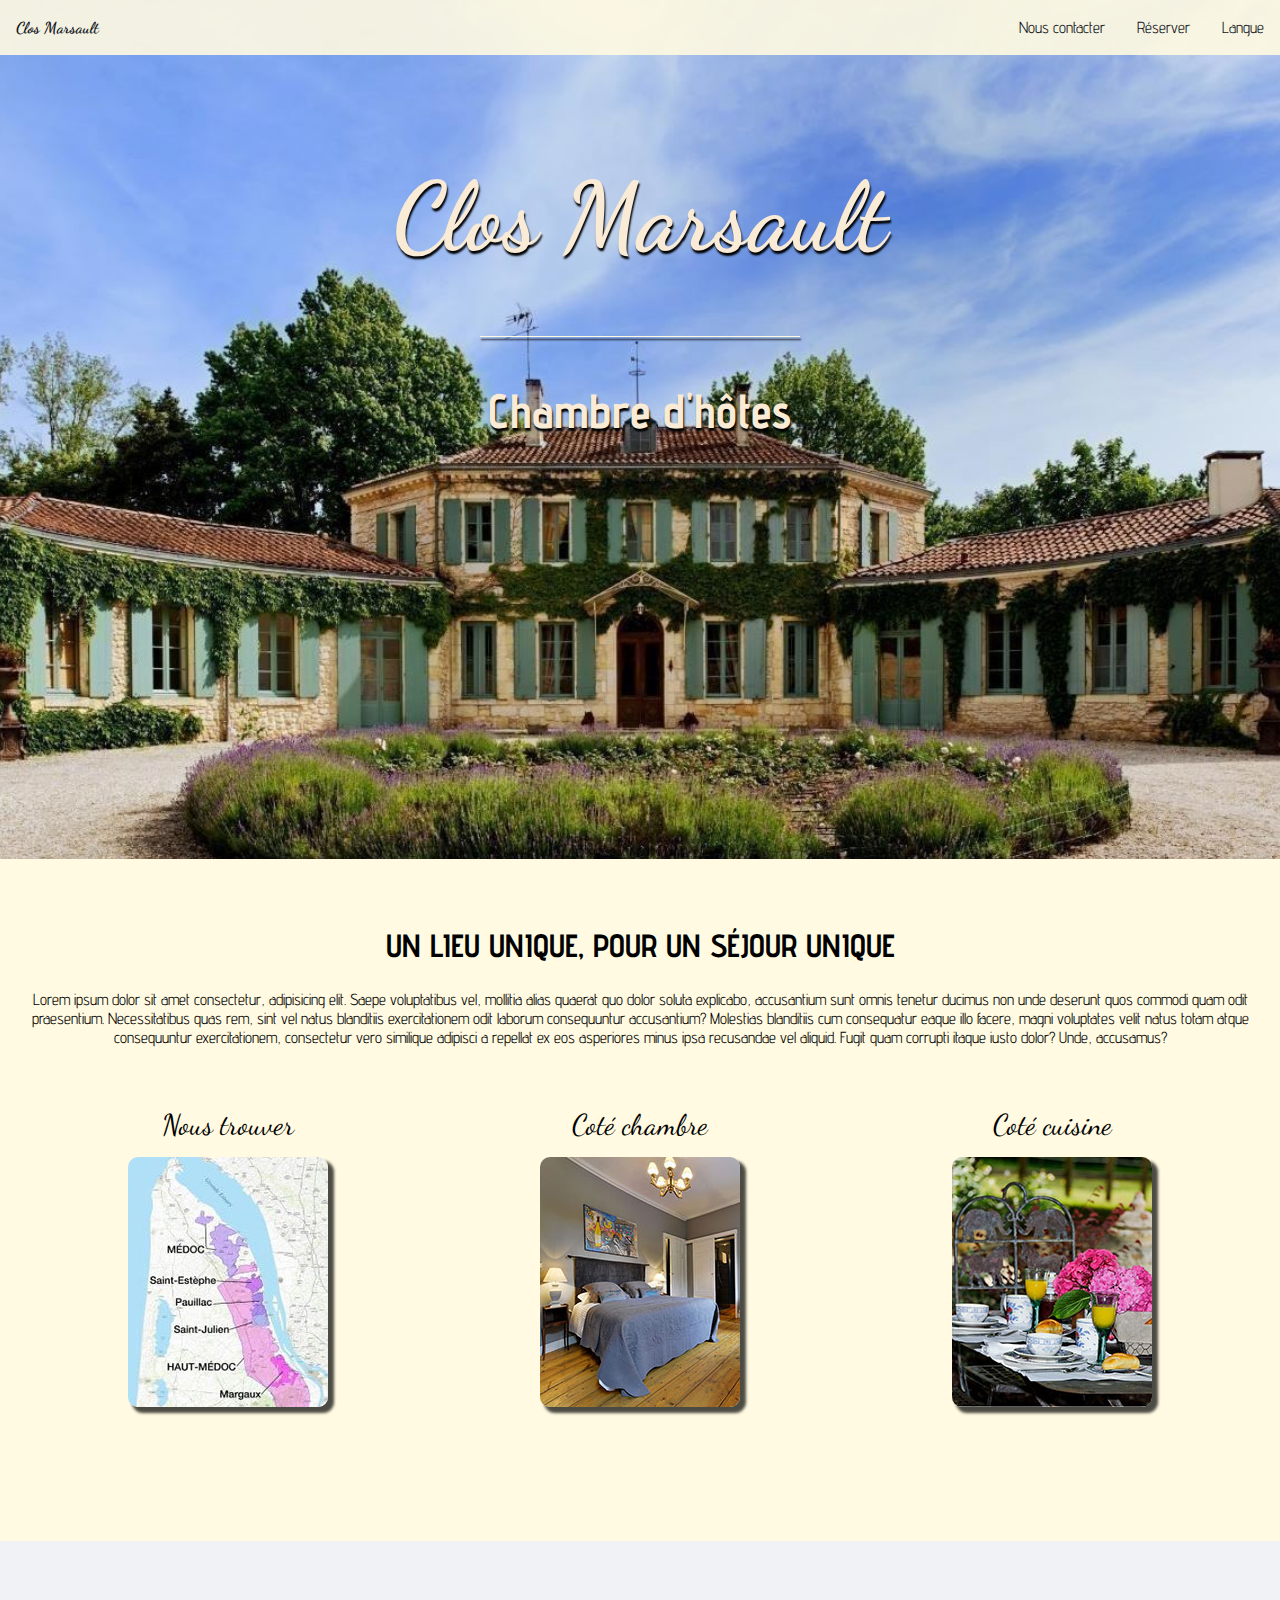
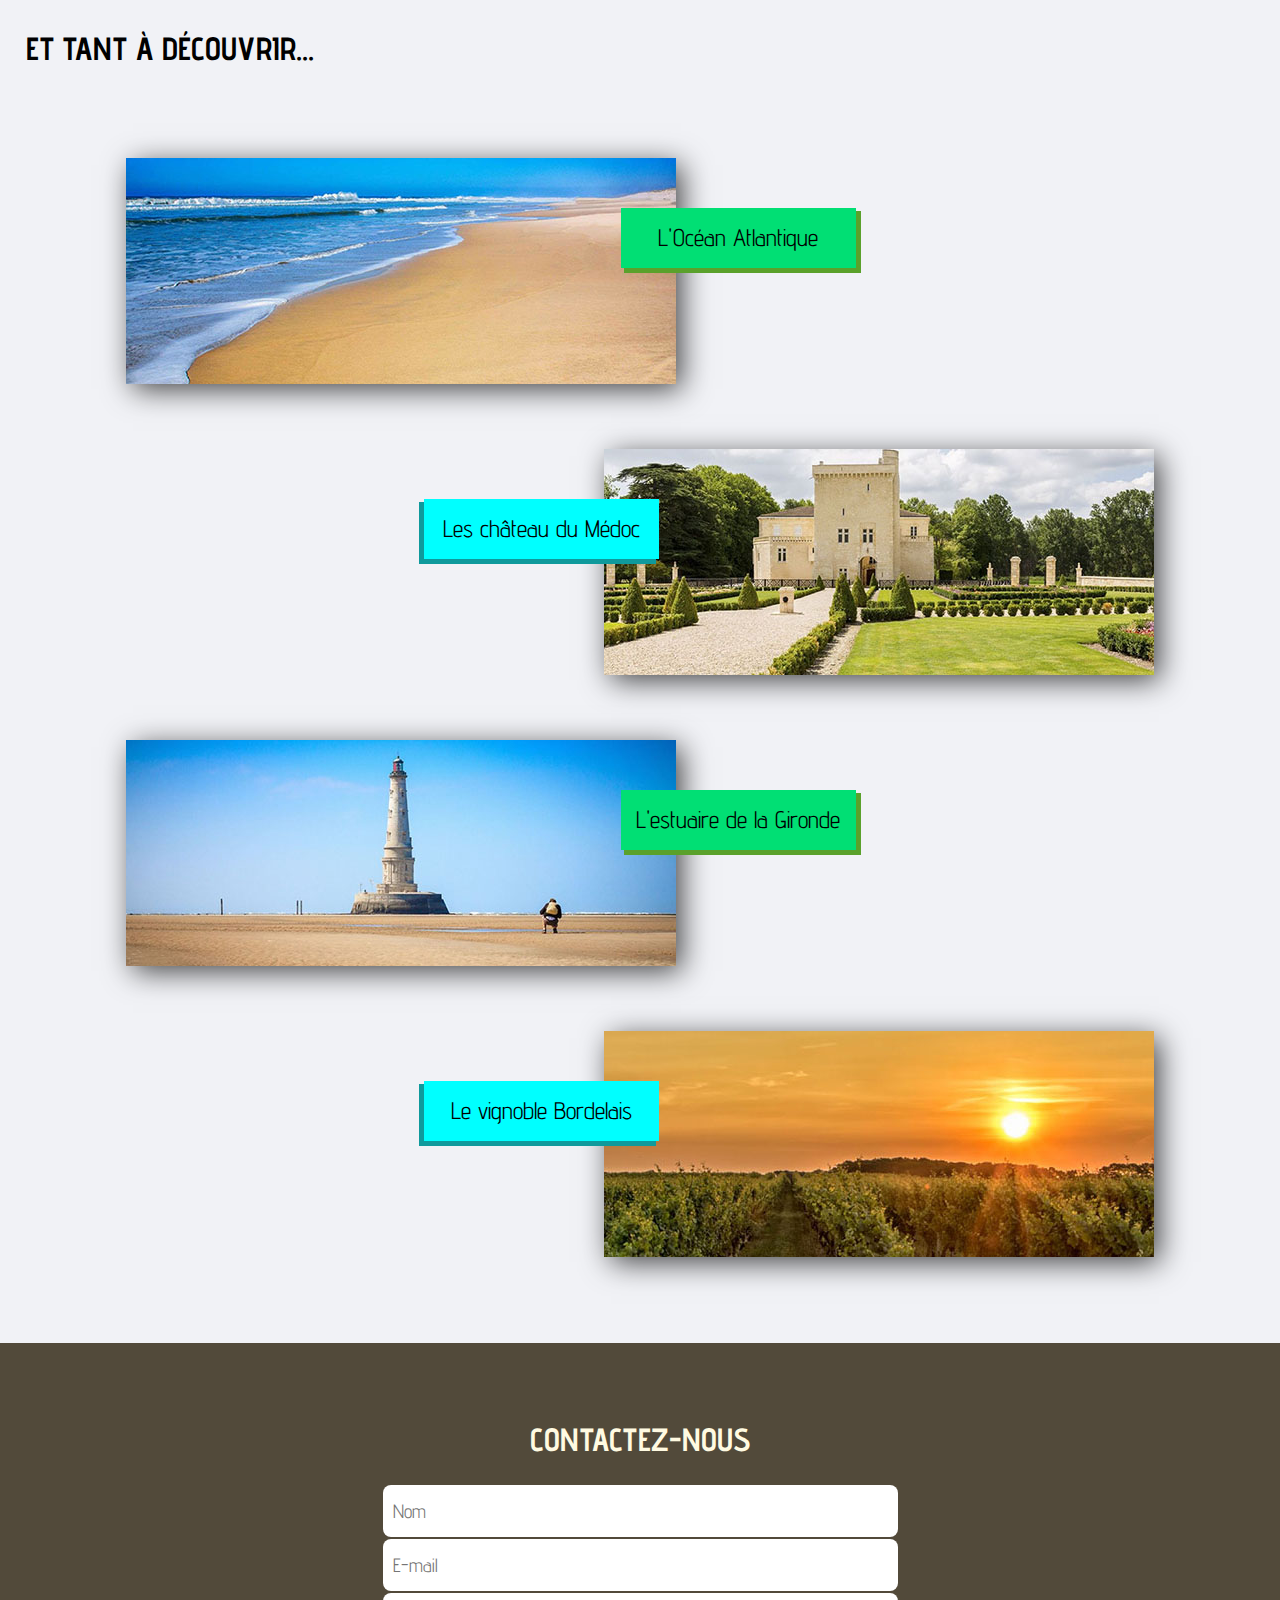
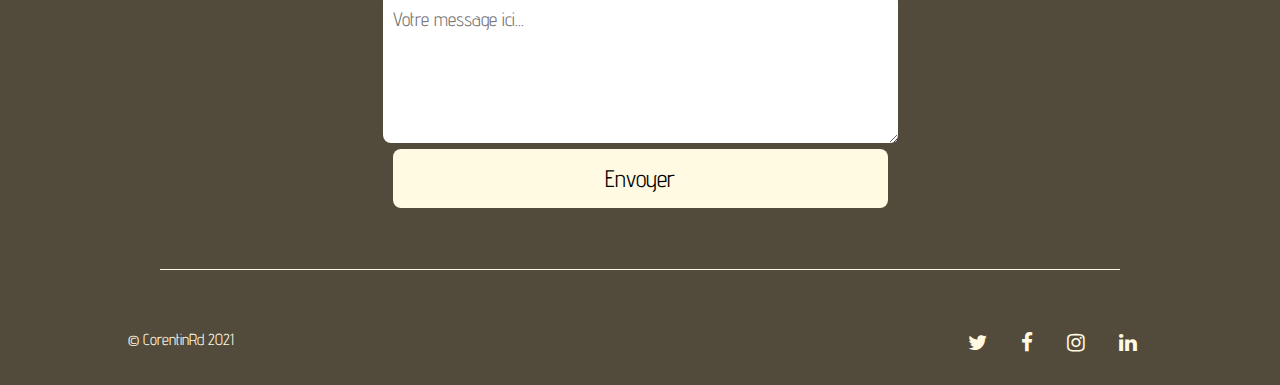
==== index.html @ 4b844214 "Add files via upload" ====
<!DOCTYPE html>
<html lang="fr">
    <head>
        <meta charset="UTF-8">
        <title>Clos Marsault</title>
        <link rel="stylesheet" href="https://cdnjs.cloudflare.com/ajax/libs/font-awesome/4.7.0/css/font-awesome.css">
        <link rel="stylesheet" href="style.css">
    </head>
    <body>
        <header>
            <nav>
                <ul>
                    <li id="logo"><a href="#">Clos Marsault</a></li>
                    <li><a href="#langue">Langue</a></li>
                    <li><a href="#réserver">Réserver</a></li>
                    <li><a href="#contact">Nous contacter</a></li>
                </ul>
            </nav>
            <div id="imagePrincipale">
                <h1>Clos Marsault</h1>
                <div id="premierTrait"></div>
                <h3>Chambre d'hôtes</h3>
            </div>
        </header>
        <section id="presentation">
            <div id="textIntro">
               <h2>Un lieu unique, pour un séjour unique</h2>
               <p>Lorem ipsum dolor sit amet consectetur, adipisicing elit. Saepe voluptatibus vel, mollitia alias quaerat quo dolor soluta explicabo, accusantium sunt omnis tenetur ducimus non unde deserunt quos commodi quam odit praesentium. Necessitatibus quas rem, sint vel natus blanditiis exercitationem odit laborum consequuntur accusantium? Molestias blanditiis cum consequatur eaque illo facere, magni voluptates velit natus totam atque consequuntur exercitationem, consectetur vero similique adipisci a repellat ex eos asperiores minus ipsa recusandae vel aliquid. Fugit quam corrupti itaque iusto dolor? Unde, accusamus?</p>
            </div>
            <div id="prestations">
              <div class="imagesPrestations">
              <h4>Nous trouver</h4>
              <a href="#"><img src="media/carte.JPG" alt="carte"></a>
              </div>
              <div class="imagesPrestations">
              <h4>Coté chambre</h4>
              <a href="#"><img src="media/chambre.JPG" alt="chambre"></a>
              </div>
              <div class="imagesPrestations">
              <h4>Coté cuisine</h4>
              <a href="#"><img src="media/repas.JPG" alt="repas"></a>
              </div>
            </div>
        </section>
        <section id="tourisme">
          <h2>Et tant à découvrir...</h2>
          <ul>
            <li id="ocean"><p>L'Océan Atlantique</p></li>
            <li id="chateau"><p>Les château du Médoc</p></li>
            <li id="phare"><p>L'estuaire de la Gironde</p></li>
            <li id="vignoble"><p>Le vignoble Bordelais</p></li>
          </ul>
        </section>
        <footer>
          <h2 id="contact">Contactez-nous</h2>
          <form>
            <input placeholder="Nom">
            <input placeholder="E-mail">
            <textarea placeholder="Votre message ici..."></textarea>
            <button>Envoyer</button>
          </form>
          <div id="deuxiemeTrait"></div>
          <div id="copyrightEtIcons">
            <div id="copyright">
            <span>© CorentinRd 2021</span>
        </div>
          <div id="icons">
            <a href="http://www.twitter.fr"><i class="fa fa-twitter"></i></a>
            <a href="http://wwww.facebook.fr"><i class="fa fa-facebook"></i></a>
            <a href="http://www.instagram.fr"><i class="fa fa-instagram"></i></a>
            <a href="http://www.linkendin.fr"><i class="fa fa-linkedin"></i></a>
          </div>
        </footer>
    </body>
</html>
---- style.css ----
@import url('https://fonts.googleapis.com/css2?family=Advent+Pro:wght@100&family=Dancing+Script&display=swap');

html {
  scroll-behavior: smooth;
}
body {
    font-family: 'Advent Pro', sans-serif;
    padding: 0;
    margin: 0;
}
ul {
  margin: 0;
  padding: 0;
}
li {
  list-style-type: none;
}
h2 {
  text-transform: uppercase;
  text align: center;
  padding-top: 30px;
  font-size: 2em;
}
a {
  text-decoration: none;
  color: black;
}
/* *************** NAVBAR ************** */
nav {
  overflow: hidden;
  background-color: #fffae1;
  position: fixed;
  width: 100%;
  opacity: 0.9;
}
header li {
  float: right;
  font-size: 1.2 em;
}
header li a {
  text-decoration: none;
  display: block;
  text-align: center;
  padding: 18px 16px;
}
#logo {
  font-family: 'Dancing Script', cursive;
  font-weight: bold;
  float: left;
}
/****************** IMAGE PRINCIPALE ********************/
#imagePrincipale {
  padding-top: 60px;
  background: url(media/image-principale.JPG) no-repeat fixed 50% 50%;
  background-size: cover;
  height: 799px;
}
h1 {
  font-family: 'Dancing Script', cursive;
  text-align: center;
  color:antiquewhite;
  font-size: 6em;
  margin-top: 100px;
  text-shadow: 1px 3px 2px black;
}
#premierTrait {
  height: 1px;
  width: 25%;
  margin: -3px auto;
  background-color: #fffae1;
  box-shadow: 1px 3px 2px black;
}
h3 {
  text-align: center;
  color: antiquewhite;
  font-size: 3em;
  text-shadow: 1px 3px 2px black;
}
/*************************** PRESENTATION ********************/
#presentation {
  background-color: #fffae1;
  padding: 10px 0px 100px 0px;
}
#textIntro {
  padding: Opx 20%;
  text-align: center;
}
#prestations {
  display: flex;
  flex-wrap: wrap;
  justify-content: space-between;
  padding: 30px 10%;
}
.imagesPrestations h4 {
  font-family: 'Dancing Script';
  text-align: center;
  font-size: 1.8em;
  margin: 15px;
  font-weight: 300;
}
.imagesPrestations img {
  border-radius: 10px;
  box-shadow: 5px 5px 3px 1px rgba(0,0,0,0.7);
}
.imagesPrestations img:hover {
  opacity: 0.5;
  transform: scale(1.05);
  transition: 0.6s ease-in-out;
}
/************************* Tourisme **********************/
#tourisme {
  height: 1400px;
  background-color: #f1f2f6;
  padding: 1px 2%;
}
#tourisme h2 {
  padding-top: 60px;
}
#ocean {
  background: url(media/ocean.jpg);
}
#chateau {
  background: url(media/chateau.JPG);
}
#phare {
  background: url(media/phare.JPG);
}
#vignoble {
  background: url(media/vignes.jpg);
}
#tourisme li {
  margin: 65px 100px 0 100px;
  height: 226px;
  width: 55%;
  max-width: 550px;
  float: left;
  box-shadow: 6px 6px 28px -1px rgba(0,0,0,0.75);
}
#tourisme p {
  height: 45px;
  width: 235px;
  background-color: #01DF74;
  float: right;
  margin: 50px -180px 0 0;
  font-size: 1.5em;
  text-align: center;
  padding-top: 15px;
  box-shadow: 4px 4px 0 1px rgba(90,161,43,1);
}
#tourisme #chateau, #tourisme #vignoble {
  float: right;
}
#chateau p, #vignoble p {
  float: left;
  background-color: cyan;
  margin-left: -180px;
  box-shadow: -4px 4px 0 1px rgba(15,154,156,1);
}
/********************* FOOTER ***************/
  footer {
    background-color: #524A3A;
    color: #FFFAE1;
    padding: 20px 0 10px 0;
    text-align: center;
  }
  form {
    margin: 0 auto;
    max-width: 900px;
  }
  input, textarea, button {
    border: none;
    width: 55%;
    padding: 15px 10px;
    margin: 1px 0;
    font-size: 1.2em;
    font-family: 'Advent Pro', sans serif;
    border-radius: 8px;
  }
  textarea {
    height: 120px;
  }
  button {
    font-size: 1.5em;
    background-color: #FFFAE1;
  }
  button:hover {
    background-color: #e55039;
    color: #FFFAE1;
    cursor: pointer;
    transition: 0.3s ease-in-out;
  }
  #deuxiemeTrait {
      height: 1px;
      width: 75%;
      background-color: #FFFAE1;
      margin: 60px auto;
  }
  #copyrightEtIcons {
      display: flex;
      margin-bottom: 20px;
      padding: 0 10%;
  }
  #copyright {
      width: 50%;
      text-align: left;
      color: #FFFAE1;
  }
  #icons {
    width: 50%;
    text-align: right;
  }
  #icons a {
    display: inline-block;
    margin: 0 15px;
    font-size: 1.3em;
    color: #FFFAE1;
  }
  #icons a:hover {
    transform: scale(1.5);
    transition: 0.1s;
  }
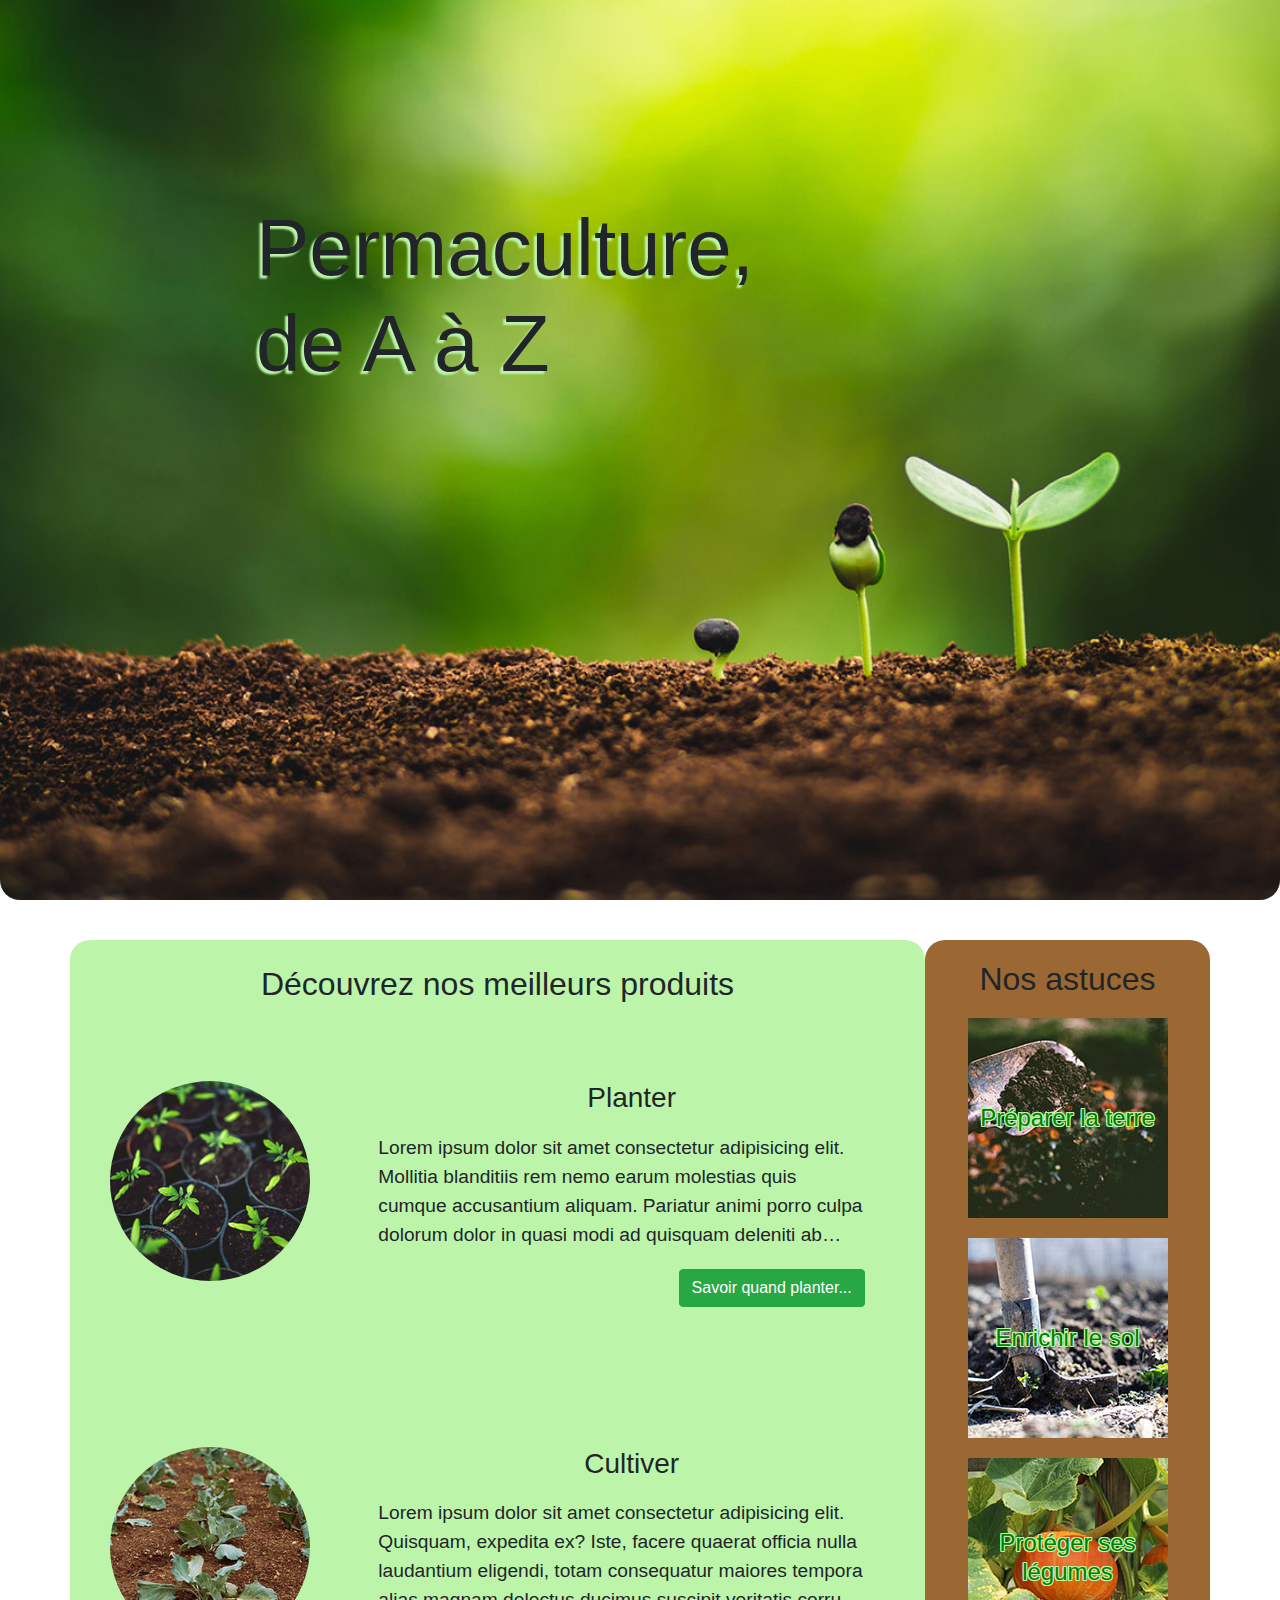
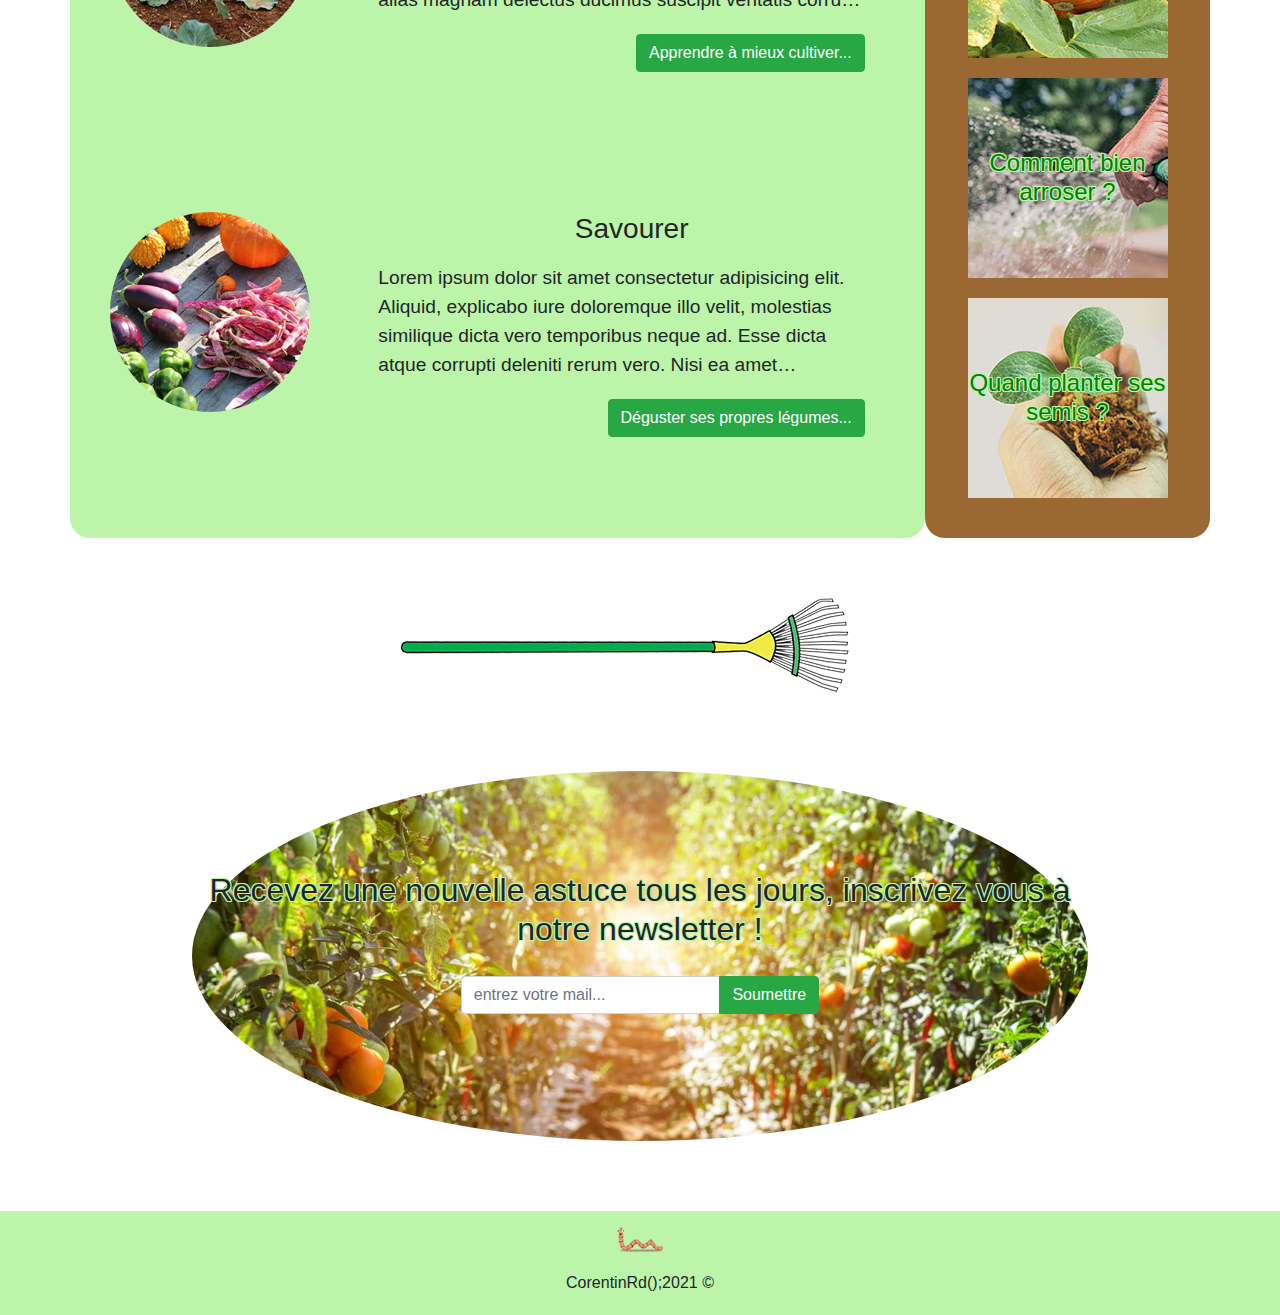
==== commit 27c92bf0: "Add files via upload" ====
--- a/index.html
+++ b/index.html
@@ -1,75 +1,168 @@
 <!DOCTYPE html>
 <html lang="fr">
-    <head>
-        <meta charset="UTF-8">
-        <title>Clos Marsault</title>
-        <link rel="stylesheet" href="https://cdnjs.cloudflare.com/ajax/libs/font-awesome/4.7.0/css/font-awesome.css">
-        <link rel="stylesheet" href="style.css">
-    </head>
-    <body>
-        <header>
-            <nav>
-                <ul>
-                    <li id="logo"><a href="#">Clos Marsault</a></li>
-                    <li><a href="#langue">Langue</a></li>
-                    <li><a href="#réserver">Réserver</a></li>
-                    <li><a href="#contact">Nous contacter</a></li>
-                </ul>
-            </nav>
-            <div id="imagePrincipale">
-                <h1>Clos Marsault</h1>
-                <div id="premierTrait"></div>
-                <h3>Chambre d'hôtes</h3>
-            </div>
-        </header>
-        <section id="presentation">
-            <div id="textIntro">
-               <h2>Un lieu unique, pour un séjour unique</h2>
-               <p>Lorem ipsum dolor sit amet consectetur, adipisicing elit. Saepe voluptatibus vel, mollitia alias quaerat quo dolor soluta explicabo, accusantium sunt omnis tenetur ducimus non unde deserunt quos commodi quam odit praesentium. Necessitatibus quas rem, sint vel natus blanditiis exercitationem odit laborum consequuntur accusantium? Molestias blanditiis cum consequatur eaque illo facere, magni voluptates velit natus totam atque consequuntur exercitationem, consectetur vero similique adipisci a repellat ex eos asperiores minus ipsa recusandae vel aliquid. Fugit quam corrupti itaque iusto dolor? Unde, accusamus?</p>
-            </div>
-            <div id="prestations">
-              <div class="imagesPrestations">
-              <h4>Nous trouver</h4>
-              <a href="#"><img src="media/carte.JPG" alt="carte"></a>
+  <head>
+    <meta charset="UTF-8" />
+    <meta http-equiv="X-UA-Compatible" content="IE=edge" />
+    <meta name="viewport" content="width=device-width, initial-scale=1.0" />
+
+    <title>Permaculture, de A à Z</title>
+
+    <link rel="stylesheet" href="./style.css" />
+    <link rel="stylesheet" href="./bootstrap.css" />
+  </head>
+
+  <body>
+    <header>
+			<nav class="navbar navbar-expand-sm bg-success fixed-top">
+				<div class="collapse navbar-collapse">
+					<a href="#" class="nav-item"><img src="./media/logo.png" alt=""></a>
+					<a href="blog.html" class="nav-item nav-link">blog</a>
+					<a href="boutique.html" class="nav-item nav-link">Boutique</a>
+					<a href="contact.html" class="nav-item nav-link">Contact</a>
+				</div>
+			</nav>
+      <h1>Permaculture, <br />de A à Z</h1>
+    </header>
+    <main>
+      <div class="container">
+        <div class="row">
+          <div class="col-lg-9" id="leftPart">
+            <h2>Découvrez nos meilleurs produits</h2>
+
+            <div class="container">
+              <div class="row elements">
+                <div class="col-sm-4">
+                  <img src="./media/planter.jpg" alt="planter" />
+                </div>
+                <div class="col-sm-8">
+                  <h3>Planter</h3>
+                  <p>
+                    Lorem ipsum dolor sit amet consectetur adipisicing elit.
+                    Mollitia blanditiis rem nemo earum molestias quis cumque
+                    accusantium aliquam. Pariatur animi porro culpa dolorum
+                    dolor in quasi modi ad quisquam deleniti ab incidunt magnam
+                    sit, eius quidem vel cum doloribus. Quam.
+                  </p>
+                  <div class="button">
+                    <button class="btn btn-success">
+                      Savoir quand planter...
+                    </button>
+                  </div>
+                </div>
               </div>
-              <div class="imagesPrestations">
-              <h4>Coté chambre</h4>
-              <a href="#"><img src="media/chambre.JPG" alt="chambre"></a>
+
+              <div class="row elements">
+                <div class="col-sm-4">
+                  <img src="./media/cultiver.jpg" alt="cultiver" />
+                </div>
+                <div class="col-sm-8">
+                  <h3>Cultiver</h3>
+                  <p>
+                    Lorem ipsum dolor sit amet consectetur adipisicing elit.
+                    Quisquam, expedita ex? Iste, facere quaerat officia nulla
+                    laudantium eligendi, totam consequatur maiores tempora alias
+                    magnam delectus ducimus suscipit veritatis corrupti
+                    recusandae accusamus molestias ut aliquid hic, quis eaque.
+                    Quaerat, adipisci libero. Unde expedita earum consequatur ea
+                    eveniet.
+                  </p>
+                  <div class="button">
+                    <button class="btn btn-success">
+                      Apprendre à mieux cultiver...
+                    </button>
+                  </div>
+                </div>
               </div>
-              <div class="imagesPrestations">
-              <h4>Coté cuisine</h4>
-              <a href="#"><img src="media/repas.JPG" alt="repas"></a>
+
+              <div class="row elements">
+                <div class="col-sm-4">
+                  <img src="./media/savourer.jpg" alt="savourer" />
+                </div>
+                <div class="col-sm-8">
+                  <h3>Savourer</h3>
+                  <p>
+                    Lorem ipsum dolor sit amet consectetur adipisicing elit.
+                    Aliquid, explicabo iure doloremque illo velit, molestias
+                    similique dicta vero temporibus neque ad. Esse dicta atque
+                    corrupti deleniti rerum vero. Nisi ea amet accusantium
+                    doloremque alias voluptates illo reiciendis similique dolor
+                    cum minima, quidem natus temporibus omnis sed voluptatum
+                    aperiam ab? Cupiditate?
+                  </p>
+                  <div class="button">
+                    <button class="btn btn-success">
+                      Déguster ses propres légumes...
+                    </button>
+                  </div>
+                </div>
               </div>
             </div>
-        </section>
-        <section id="tourisme">
-          <h2>Et tant à découvrir...</h2>
-          <ul>
-            <li id="ocean"><p>L'Océan Atlantique</p></li>
-            <li id="chateau"><p>Les château du Médoc</p></li>
-            <li id="phare"><p>L'estuaire de la Gironde</p></li>
-            <li id="vignoble"><p>Le vignoble Bordelais</p></li>
-          </ul>
-        </section>
-        <footer>
-          <h2 id="contact">Contactez-nous</h2>
-          <form>
-            <input placeholder="Nom">
-            <input placeholder="E-mail">
-            <textarea placeholder="Votre message ici..."></textarea>
-            <button>Envoyer</button>
-          </form>
-          <div id="deuxiemeTrait"></div>
-          <div id="copyrightEtIcons">
-            <div id="copyright">
-            <span>© CorentinRd 2021</span>
+          </div>
+          <div class="col-lg-3" id="rightPart">
+            <h2>Nos astuces</h2>
+            <div
+              class="tips"
+              style="background: url(./media/preparer.jpeg) no-repeat 50% 50%"
+            >
+              <h4>Préparer la terre</h4>
+            </div>
+            <div
+              class="tips"
+              style="background: url(./media/enrichir.jpeg) no-repeat 50% 50%"
+            >
+              <h4>Enrichir le sol</h4>
+            </div>
+            <div
+              class="tips"
+              style="background: url(./media/proteger.jpg) no-repeat 50% 50%"
+            >
+              <h4>Protéger ses légumes</h4>
+            </div>
+            <div
+              class="tips"
+              style="background: url(./media/arroser.jpg) no-repeat 50% 50%"
+            >
+              <h4>Comment bien arroser ?</h4>
+            </div>
+            <div
+              class="tips"
+              style="
+                background: url(./media/quand-planter.jpeg) no-repeat 50% 50%;
+              "
+            >
+              <h4>Quand planter ses semis ?</h4>
+            </div>
+          </div>
         </div>
-          <div id="icons">
-            <a href="http://www.twitter.fr"><i class="fa fa-twitter"></i></a>
-            <a href="http://wwww.facebook.fr"><i class="fa fa-facebook"></i></a>
-            <a href="http://www.instagram.fr"><i class="fa fa-instagram"></i></a>
-            <a href="http://www.linkendin.fr"><i class="fa fa-linkedin"></i></a>
+      </div>
+      <div id="transition">
+        <img src="./media/transition.png" alt="rateau" />
+      </div>
+
+      <div id="newsletter">
+        <h4>
+          Recevez une nouvelle astuce tous les jours, inscrivez vous à notre
+          newsletter !
+        </h4>
+        <div class="input-group">
+          <input
+            type="email"
+            class="form-control"
+            placeholder="entrez votre mail..."
+          />
+          <div class="input-group-append">
+            <button class="btn btn-success" type="button">Soumettre</button>
           </div>
-        </footer>
-    </body>
-</html>+        </div>
+      </div>
+    </main>
+
+    <footer>
+      <img src="./media/logo.png" alt="logo" />
+      <p>CorentinRd();2021 ©</p>
+    </footer>
+
+    <script src="jquery.min.js"></script>
+		<script type="text/javascript" src="script.js"></script>
+  </body>
+</html>
--- a/style.css
+++ b/style.css
@@ -1,221 +1,201 @@
-@import url('https://fonts.googleapis.com/css2?family=Advent+Pro:wght@100&family=Dancing+Script&display=swap');
-
-html {
+html{
   scroll-behavior: smooth;
 }
-body {
-    font-family: 'Advent Pro', sans-serif;
-    padding: 0;
-    margin: 0;
-}
-ul {
-  margin: 0;
-  padding: 0;
-}
-li {
-  list-style-type: none;
-}
-h2 {
-  text-transform: uppercase;
-  text align: center;
-  padding-top: 30px;
+h2, h3, h4, .nav-item, #transition, footer {
+  text-align: center;
+}
+/* *************************************** HEADER ************************************************** */
+
+.collapse{
+  margin-left: 4%;
+}
+.nav-item {
+  color: darkslategray;
+  font-weight: bold;
+  padding-right: 45px;
+}
+header {
+  background: url(./media/main.jpg)no-repeat 50% 50%;
+  background-size: cover;
+  height: 100vh;
+  border-radius: 0px 0px 20px 20px;
+  margin-bottom: 40px;
+}
+h1 {
+  font-size: 5em;
+  padding: 200px 0 0 20%;
+  text-shadow: -3px 3px 2px #BCF5A9;
+  animation: titre ease 5s;
+}
+@keyframes titre {
+  0%{
+    opacity: 0;
+    transform: translateY(350px);
+  }
+  100%{
+    opacity: 1;
+    transform: translateY(0px);
+  }
+}
+/* ************************************* LEFT PART ********************************************** */
+#leftPart {
+  background-color: #BCF5A9;
+  border-radius: 20px;
+  padding: 25px;
+}
+.elements {
+  padding: 70px 0;
+}
+.elements img {
+  border-radius: 50%;
+  width: 200px;
+}
+.elements p {
+  font-size: 1.2em;
+  display: -webkit-box;
+  -webkit-box-orient: vertical;
+  -webkit-line-clamp: 4;
+  overflow: hidden;
+  padding-right: 20px;
+}
+.elements .button {
+  text-align: right;
+  margin: 15px 4% 0 0;
+}
+/* ******************************************* RIGHT PART ***************************************** */
+#rightPart {
+  background-color: #9b6833;
+  border-radius: 20px;
+  padding: 20px;
+}
+.tips {
+  height: 200px;
+  width: 200px;
+  margin: 20px auto;
+}
+.tips h4 {
+  position: relative;
+  color: green;
+  top: 50%;
+  transform: translateY(-50%);
+  text-shadow: 1px 1px 0 #BCF5A9,1px -1px 0 #BCF5A9,-1px 1px 0 #BCF5A9,-1px -1px 0 #BCF5A9,1px 0px 0 #BCF5A9,0px 1px 0 #BCF5A9,-1px 0px 0 #BCF5A9,0px -1px 0 #BCF5A9;
+}
+.tips:hover {
+  transform: scale(1.08);
+  opacity: 0.7;
+  transition: ease-out 0.2s;
+}
+
+#transition {
+  padding: 50px 0;
+}
+#transition img{
+  animation: rateau ease 12s;
+  animation-iteration-count: infinite;
+  transform-origin: 50% 50%;
+  animation-fill-mode:forwards; /*when the spec is finished*/
+}
+
+@keyframes rateau{
+  0% {
+    transform:  translate(0px,0px)  ;
+  }
+  9% {
+    transform:  translate(79px,-22px)  ;
+  }
+  26% {
+    transform:  translate(-4px,-5px)  ;
+  }
+  33% {
+    transform:  translate(80px,18px)  ;
+  }
+  48% {
+    transform:  translate(-17px,-13px)  ;
+  }
+  56% {
+    transform:  translate(57px,-45px)  ;
+  }
+  71% {
+    transform:  translate(-11px,-12px)  ;
+  }
+  82% {
+    transform:  translate(72px,7px)  ;
+  }
+  100% {
+    transform:  translate(0px,0px)  ;
+  }
+}
+/* ***************************************** NEWSLETTER ****************************************** */
+
+#newsletter {
+  background: url(./media/newsletter.jpeg) no-repeat 50% 50%;
+  background-size: cover;
+  height: 370px;
+  width: 70%;
+  min-width: 450px;
+  margin: 0 auto;
+  border-radius: 50%;
+  margin-bottom: 70px;
+}
+#newsletter h4 {
+  margin-top: 15px;
+  padding: 100px 0 20px 0;
   font-size: 2em;
-}
-a {
-  text-decoration: none;
-  color: black;
-}
-/* *************** NAVBAR ************** */
-nav {
-  overflow: hidden;
-  background-color: #fffae1;
-  position: fixed;
-  width: 100%;
-  opacity: 0.9;
-}
-header li {
-  float: right;
-  font-size: 1.2 em;
-}
-header li a {
-  text-decoration: none;
-  display: block;
-  text-align: center;
-  padding: 18px 16px;
-}
-#logo {
-  font-family: 'Dancing Script', cursive;
-  font-weight: bold;
-  float: left;
-}
-/****************** IMAGE PRINCIPALE ********************/
-#imagePrincipale {
-  padding-top: 60px;
-  background: url(media/image-principale.JPG) no-repeat fixed 50% 50%;
-  background-size: cover;
-  height: 799px;
-}
-h1 {
-  font-family: 'Dancing Script', cursive;
-  text-align: center;
-  color:antiquewhite;
-  font-size: 6em;
-  margin-top: 100px;
-  text-shadow: 1px 3px 2px black;
-}
-#premierTrait {
-  height: 1px;
-  width: 25%;
-  margin: -3px auto;
-  background-color: #fffae1;
-  box-shadow: 1px 3px 2px black;
-}
-h3 {
-  text-align: center;
-  color: antiquewhite;
-  font-size: 3em;
-  text-shadow: 1px 3px 2px black;
-}
-/*************************** PRESENTATION ********************/
-#presentation {
-  background-color: #fffae1;
-  padding: 10px 0px 100px 0px;
-}
-#textIntro {
-  padding: Opx 20%;
-  text-align: center;
-}
-#prestations {
-  display: flex;
-  flex-wrap: wrap;
-  justify-content: space-between;
-  padding: 30px 10%;
-}
-.imagesPrestations h4 {
-  font-family: 'Dancing Script';
-  text-align: center;
-  font-size: 1.8em;
-  margin: 15px;
-  font-weight: 300;
-}
-.imagesPrestations img {
-  border-radius: 10px;
-  box-shadow: 5px 5px 3px 1px rgba(0,0,0,0.7);
-}
-.imagesPrestations img:hover {
-  opacity: 0.5;
-  transform: scale(1.05);
-  transition: 0.6s ease-in-out;
-}
-/************************* Tourisme **********************/
-#tourisme {
-  height: 1400px;
-  background-color: #f1f2f6;
-  padding: 1px 2%;
-}
-#tourisme h2 {
-  padding-top: 60px;
-}
-#ocean {
-  background: url(media/ocean.jpg);
-}
-#chateau {
-  background: url(media/chateau.JPG);
-}
-#phare {
-  background: url(media/phare.JPG);
-}
-#vignoble {
-  background: url(media/vignes.jpg);
-}
-#tourisme li {
-  margin: 65px 100px 0 100px;
-  height: 226px;
-  width: 55%;
-  max-width: 550px;
-  float: left;
-  box-shadow: 6px 6px 28px -1px rgba(0,0,0,0.75);
-}
-#tourisme p {
-  height: 45px;
-  width: 235px;
-  background-color: #01DF74;
-  float: right;
-  margin: 50px -180px 0 0;
-  font-size: 1.5em;
-  text-align: center;
-  padding-top: 15px;
-  box-shadow: 4px 4px 0 1px rgba(90,161,43,1);
-}
-#tourisme #chateau, #tourisme #vignoble {
-  float: right;
-}
-#chateau p, #vignoble p {
-  float: left;
-  background-color: cyan;
-  margin-left: -180px;
-  box-shadow: -4px 4px 0 1px rgba(15,154,156,1);
-}
-/********************* FOOTER ***************/
-  footer {
-    background-color: #524A3A;
-    color: #FFFAE1;
-    padding: 20px 0 10px 0;
+  text-shadow: 1px 1px 0 #BCF5A9,1px -1px 0 #BCF5A9,-1px 1px 0 #BCF5A9,-1px -1px 0 #BCF5A9,1px 0px 0 #BCF5A9,0px 1px 0 #BCF5A9,-1px 0px 0 #BCF5A9,0px -1px 0 #BCF5A9;
+}
+#newsletter .input-group {
+  width: 40%;
+  min-width: 350px;
+  margin: 0 auto;
+}
+footer {
+  background-color: #BCF5A9;
+  padding: 15px 0 4px 0;
+}
+/* ******************************************* MEDIA QUERIES ************************************** */
+@media screen and (max-width: 990px) {
+  #rightPart {
+    display: flex;
+  }
+  #rightPart h2 {
+    display: none;
+  }
+  .tips {
+    height: 130px;
+    width: 130px;
+  }
+}
+@media screen and (max-width: 790px) {
+  h1 {
+    font-size: 3em;
+  }
+  .elements {
+    padding: 30px 0;
+  }
+  .elements img {
+    max-width: 140px;
+    margin-top: 40px;
+  }
+  #transition img {
+    width: 250px;
+  }
+  .tips {
+    height: 90px;
+    width: 90px;
+  }
+  .tips h4 {
+    font-size: 0.9em;
+  }
+}
+@media screen and (max-width: 580px) {
+  .elements {
+    padding: 15px 0;
     text-align: center;
   }
-  form {
-    margin: 0 auto;
-    max-width: 900px;
-  }
-  input, textarea, button {
-    border: none;
-    width: 55%;
-    padding: 15px 10px;
-    margin: 1px 0;
-    font-size: 1.2em;
-    font-family: 'Advent Pro', sans serif;
-    border-radius: 8px;
-  }
-  textarea {
-    height: 120px;
-  }
-  button {
-    font-size: 1.5em;
-    background-color: #FFFAE1;
-  }
-  button:hover {
-    background-color: #e55039;
-    color: #FFFAE1;
-    cursor: pointer;
-    transition: 0.3s ease-in-out;
-  }
-  #deuxiemeTrait {
-      height: 1px;
-      width: 75%;
-      background-color: #FFFAE1;
-      margin: 60px auto;
-  }
-  #copyrightEtIcons {
-      display: flex;
-      margin-bottom: 20px;
-      padding: 0 10%;
-  }
-  #copyright {
-      width: 50%;
-      text-align: left;
-      color: #FFFAE1;
-  }
-  #icons {
-    width: 50%;
-    text-align: right;
-  }
-  #icons a {
-    display: inline-block;
-    margin: 0 15px;
-    font-size: 1.3em;
-    color: #FFFAE1;
-  }
-  #icons a:hover {
-    transform: scale(1.5);
-    transition: 0.1s;
-  }+  .elements img {
+    margin-bottom: 10px;
+  }
+  nav {
+    display: none !important;
+  }
+}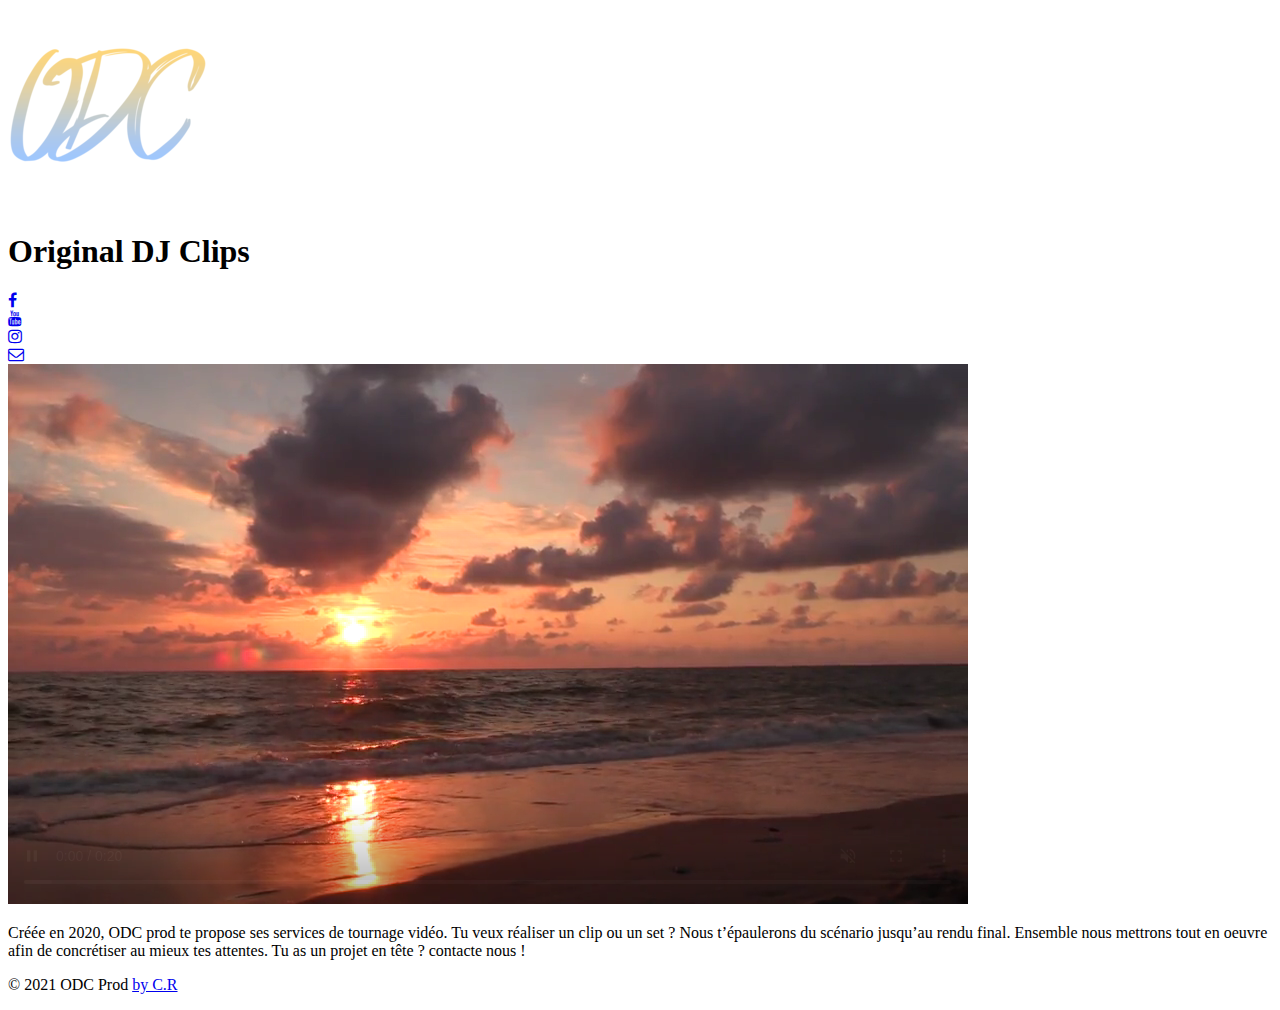
==== commit 86e4174c: "Add files via upload" ====
--- a/index.html
+++ b/index.html
@@ -2,167 +2,95 @@
 <html lang="fr">
   <head>
     <meta charset="UTF-8" />
-    <meta http-equiv="X-UA-Compatible" content="IE=edge" />
     <meta name="viewport" content="width=device-width, initial-scale=1.0" />
+    <meta http-equiv="X-UA-Compatible" content="ie=edge" />
+    <meta
+      name="description"
+      content="Réalisez vos projets vidéos ! N'hésitez pas à nous contacter pour tourner vos clips, sets et vidéos !"
+    />
 
-    <title>Permaculture, de A à Z</title>
+    <title>ODC - Original DJ Clips - Agence de production vidéo</title>
 
+    <link rel="shortcut icon" href="./media/icon.png" />
     <link rel="stylesheet" href="./style.css" />
-    <link rel="stylesheet" href="./bootstrap.css" />
+    <link
+      rel="stylesheet"
+      href="https://cdnjs.cloudflare.com/ajax/libs/font-awesome/4.7.0/css/font-awesome.css"
+    />
   </head>
-
   <body>
     <header>
-			<nav class="navbar navbar-expand-sm bg-success fixed-top">
-				<div class="collapse navbar-collapse">
-					<a href="#" class="nav-item"><img src="./media/logo.png" alt=""></a>
-					<a href="blog.html" class="nav-item nav-link">blog</a>
-					<a href="boutique.html" class="nav-item nav-link">Boutique</a>
-					<a href="contact.html" class="nav-item nav-link">Contact</a>
-				</div>
-			</nav>
-      <h1>Permaculture, <br />de A à Z</h1>
+      <div class="title">
+        <a href="https://www.corentin-raude.fr/" target="_blank">
+          <img src="./media/ODC logo.png" alt="Odc-Original-DJ-Clips" />
+        </a>
+        <h1>Original DJ Clips</h1>
+      </div>
     </header>
+
     <main>
-      <div class="container">
-        <div class="row">
-          <div class="col-lg-9" id="leftPart">
-            <h2>Découvrez nos meilleurs produits</h2>
-
-            <div class="container">
-              <div class="row elements">
-                <div class="col-sm-4">
-                  <img src="./media/planter.jpg" alt="planter" />
-                </div>
-                <div class="col-sm-8">
-                  <h3>Planter</h3>
-                  <p>
-                    Lorem ipsum dolor sit amet consectetur adipisicing elit.
-                    Mollitia blanditiis rem nemo earum molestias quis cumque
-                    accusantium aliquam. Pariatur animi porro culpa dolorum
-                    dolor in quasi modi ad quisquam deleniti ab incidunt magnam
-                    sit, eius quidem vel cum doloribus. Quam.
-                  </p>
-                  <div class="button">
-                    <button class="btn btn-success">
-                      Savoir quand planter...
-                    </button>
-                  </div>
-                </div>
-              </div>
-
-              <div class="row elements">
-                <div class="col-sm-4">
-                  <img src="./media/cultiver.jpg" alt="cultiver" />
-                </div>
-                <div class="col-sm-8">
-                  <h3>Cultiver</h3>
-                  <p>
-                    Lorem ipsum dolor sit amet consectetur adipisicing elit.
-                    Quisquam, expedita ex? Iste, facere quaerat officia nulla
-                    laudantium eligendi, totam consequatur maiores tempora alias
-                    magnam delectus ducimus suscipit veritatis corrupti
-                    recusandae accusamus molestias ut aliquid hic, quis eaque.
-                    Quaerat, adipisci libero. Unde expedita earum consequatur ea
-                    eveniet.
-                  </p>
-                  <div class="button">
-                    <button class="btn btn-success">
-                      Apprendre à mieux cultiver...
-                    </button>
-                  </div>
-                </div>
-              </div>
-
-              <div class="row elements">
-                <div class="col-sm-4">
-                  <img src="./media/savourer.jpg" alt="savourer" />
-                </div>
-                <div class="col-sm-8">
-                  <h3>Savourer</h3>
-                  <p>
-                    Lorem ipsum dolor sit amet consectetur adipisicing elit.
-                    Aliquid, explicabo iure doloremque illo velit, molestias
-                    similique dicta vero temporibus neque ad. Esse dicta atque
-                    corrupti deleniti rerum vero. Nisi ea amet accusantium
-                    doloremque alias voluptates illo reiciendis similique dolor
-                    cum minima, quidem natus temporibus omnis sed voluptatum
-                    aperiam ab? Cupiditate?
-                  </p>
-                  <div class="button">
-                    <button class="btn btn-success">
-                      Déguster ses propres légumes...
-                    </button>
-                  </div>
-                </div>
-              </div>
-            </div>
-          </div>
-          <div class="col-lg-3" id="rightPart">
-            <h2>Nos astuces</h2>
-            <div
-              class="tips"
-              style="background: url(./media/preparer.jpeg) no-repeat 50% 50%"
-            >
-              <h4>Préparer la terre</h4>
-            </div>
-            <div
-              class="tips"
-              style="background: url(./media/enrichir.jpeg) no-repeat 50% 50%"
-            >
-              <h4>Enrichir le sol</h4>
-            </div>
-            <div
-              class="tips"
-              style="background: url(./media/proteger.jpg) no-repeat 50% 50%"
-            >
-              <h4>Protéger ses légumes</h4>
-            </div>
-            <div
-              class="tips"
-              style="background: url(./media/arroser.jpg) no-repeat 50% 50%"
-            >
-              <h4>Comment bien arroser ?</h4>
-            </div>
-            <div
-              class="tips"
-              style="
-                background: url(./media/quand-planter.jpeg) no-repeat 50% 50%;
-              "
-            >
-              <h4>Quand planter ses semis ?</h4>
-            </div>
-          </div>
+      <div class="icons">
+        <div>
+          <a
+            href="https://www.facebook.com/odcprod/"
+            target="_blank"
+            class="network"
+          >
+            <i class="fa fa-facebook"></i>
+          </a>
+        </div>
+        <div>
+          <a
+            href="https://www.youtube.com/channel/UC7kvIgLQ_CSwfPDoWoMngag"
+            target="_blank"
+            class="network"
+          >
+            <i class="fa fa-youtube"></i>
+          </a>
+        </div>
+        <div>
+          <a
+            href="https://www.instagram.com/odcprod/"
+            target="_blank"
+            class="network"
+          >
+            <i class="fa fa-instagram"></i>
+          </a>
+        </div>
+        <div>
+          <a
+            href="mailto:corentin.raude@gmail.com"
+            target="_blank"
+            class="network"
+            ><i class="fa fa-envelope-o" aria-hidden="true"></i>
+          </a>
         </div>
       </div>
-      <div id="transition">
-        <img src="./media/transition.png" alt="rateau" />
+
+      <div class="video-container">
+        <video controls autoplay muted loop playsinline>
+          <source src="./media/background_video.mp4" type="video/mp4" />
+        </video>
       </div>
 
-      <div id="newsletter">
-        <h4>
-          Recevez une nouvelle astuce tous les jours, inscrivez vous à notre
-          newsletter !
-        </h4>
-        <div class="input-group">
-          <input
-            type="email"
-            class="form-control"
-            placeholder="entrez votre mail..."
-          />
-          <div class="input-group-append">
-            <button class="btn btn-success" type="button">Soumettre</button>
-          </div>
-        </div>
+      <div class="presentation">
+        <p>
+          Créée en 2020, ODC prod te propose ses services de tournage vidéo. Tu
+          veux réaliser un clip ou un set ? Nous t’épaulerons du scénario
+          jusqu’au rendu final. Ensemble nous mettrons tout en oeuvre afin de
+          concrétiser au mieux tes attentes. Tu as un projet en tête ? contacte
+          nous !
+        </p>
       </div>
     </main>
 
     <footer>
-      <img src="./media/logo.png" alt="logo" />
-      <p>CorentinRd();2021 ©</p>
+      <p>
+        © 2021 ODC Prod
+        <a href="https://www.corentin-raude.fr/" target="_blank">by C.R</a>
+      </p>
     </footer>
 
-    <script src="jquery.min.js"></script>
-		<script type="text/javascript" src="script.js"></script>
+    <script src="./script.js" type="text/javascript"></script>
   </body>
 </html>
